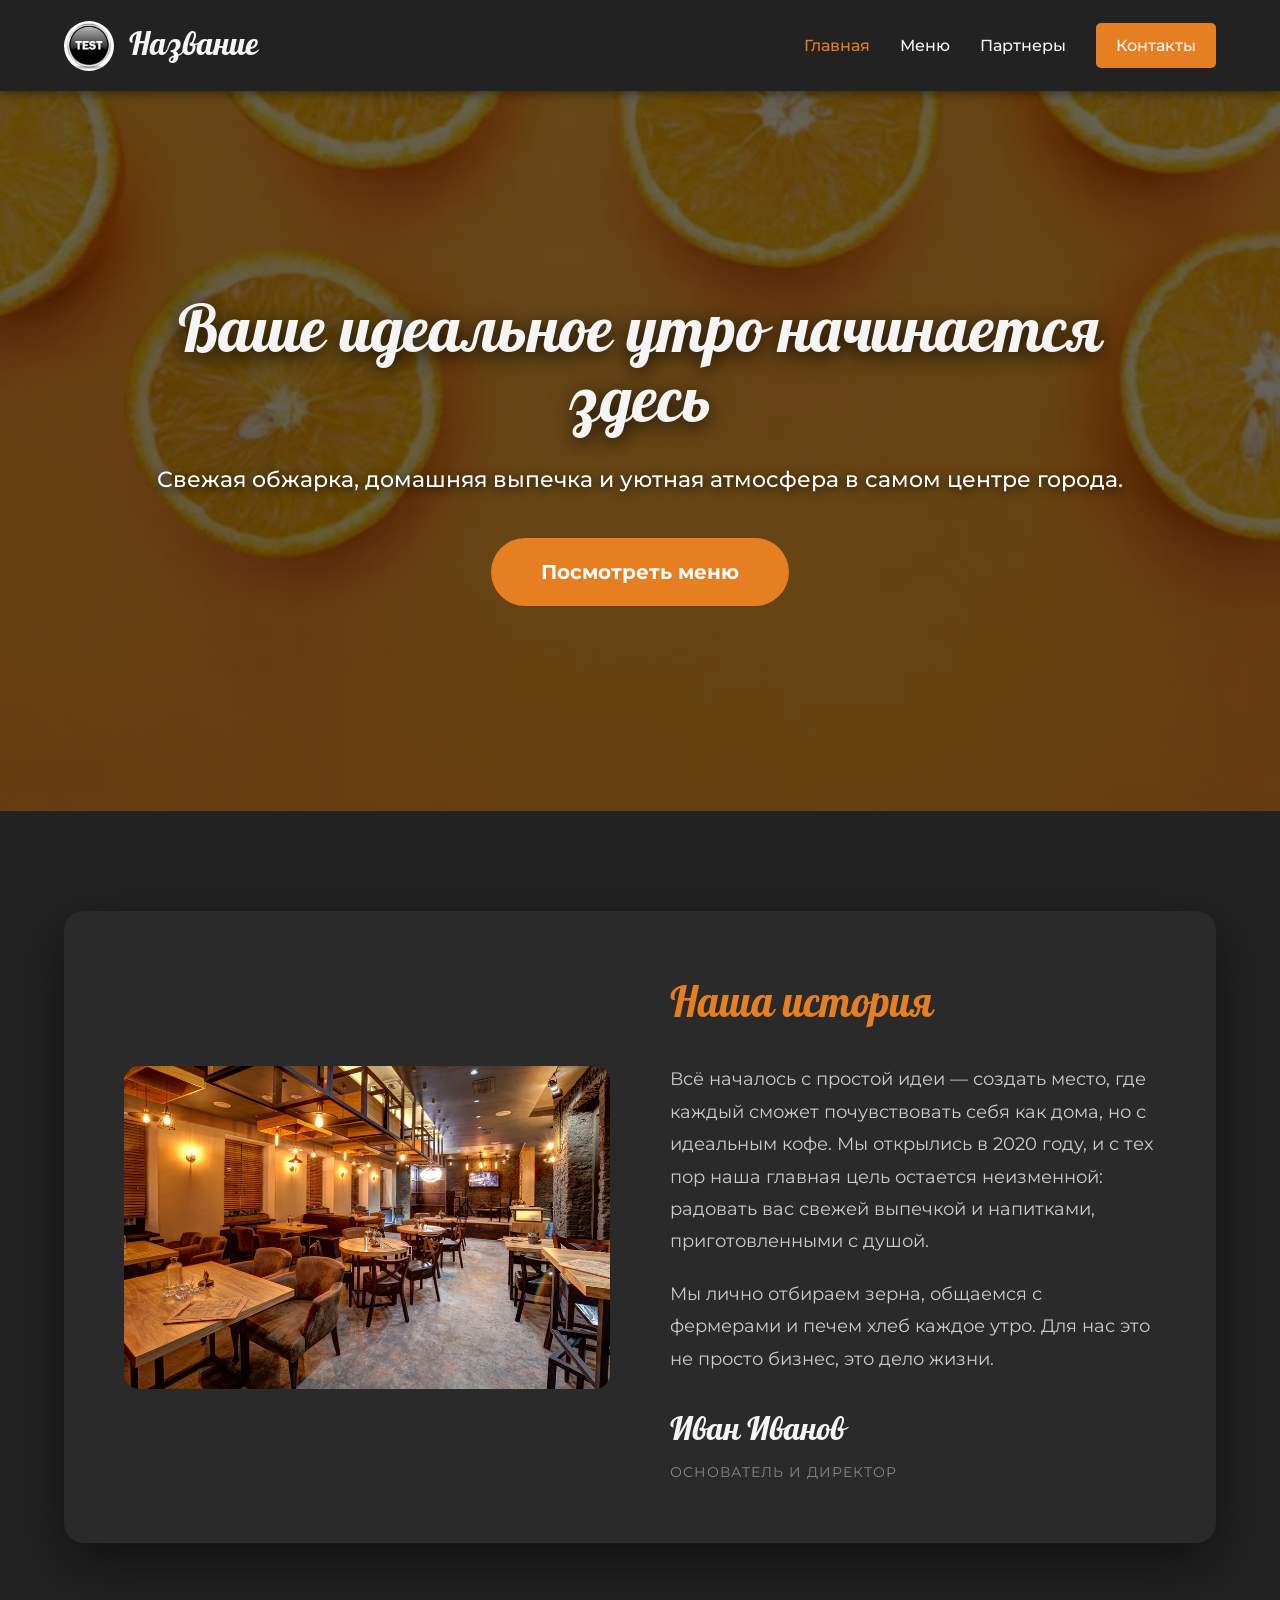
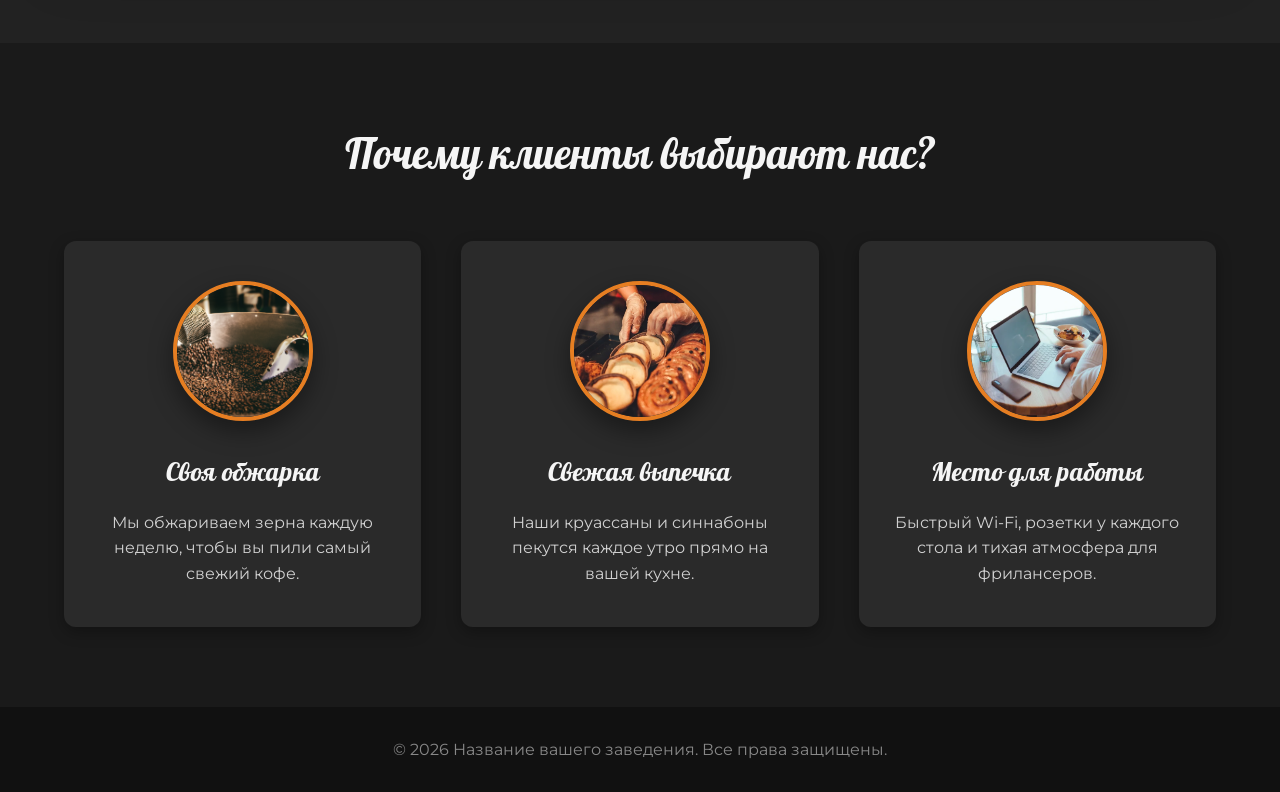
==== index.html @ fe1b1afb "Add files via upload" ====
<!DOCTYPE html>
<html lang="ru">
<head>
    <meta charset="UTF-8">
    <meta name="viewport" content="width=device-width, initial-scale=1.0">
    <title>Главная — Кофейня</title>
    <link rel="icon" href="images/test-internet-icon.jpg" type="image/jpeg">
    <link rel="preconnect" href="https://fonts.googleapis.com">
    <link rel="preconnect" href="https://fonts.gstatic.com" crossorigin>
    <link href="https://fonts.googleapis.com/css2?family=Montserrat:wght@400;700&family=Pattaya&display=swap" rel="stylesheet">
    <link rel="stylesheet" href="style.css">
</head>
<body>
    <header class="header">
        <div class="logo"><img src="images/test-internet-icon.jpg" alt="Логотип"> Название</div>
        <button class="burger" id="burger">☰</button>
        <nav class="nav" id="nav">
            <a href="index.html" class="active">Главная</a>
            <a href="menu.html">Меню</a>
            <a href="partners.html">Партнеры</a>
            <a href="contacts.html" class="btn-nav">Контакты</a>
        </nav>
    </header>

    <section class="hero">
        <div class="hero-content">
            <h1>Ваше идеальное утро начинается здесь</h1>
            <p>Свежая обжарка, домашняя выпечка и уютная атмосфера в самом центре города.</p>
            <a href="menu.html" class="btn-main">Посмотреть меню</a>
        </div>
    </section>

    <section class="story-section">
        <div class="story-card">
            <div class="story-img">
                <img src="images/test.jpg" alt="Основатель заведения">
            </div>
            <div class="story-text">
                <h2>Наша история</h2>
                <p>Всё началось с простой идеи — создать место, где каждый сможет почувствовать себя как дома, но с идеальным кофе. Мы открылись в 2020 году, и с тех пор наша главная цель остается неизменной: радовать вас свежей выпечкой и напитками, приготовленными с душой.</p>
                <p>Мы лично отбираем зерна, общаемся с фермерами и печем хлеб каждое утро. Для нас это не просто бизнес, это дело жизни.</p>
                <div class="director-sign">
                    Иван Иванов
                    <span>Основатель и директор</span>
                </div>
            </div>
        </div>
    </section>

    <section class="about">
        <h2>Почему клиенты выбирают нас?</h2>
        <div class="features">
            <div class="feature">
                <img src="images/obzharka.jpg" alt="Своя обжарка" class="feature-img">
                <h3>Своя обжарка</h3>
                <p>Мы обжариваем зерна каждую неделю, чтобы вы пили самый свежий кофе.</p>
            </div>
            <div class="feature">
                <img src="images/vipechka.jpg" alt="Свежая выпечка" class="feature-img">
                <h3>Свежая выпечка</h3>
                <p>Наши круассаны и синнабоны пекутся каждое утро прямо на вашей кухне.</p>
            </div>
            <div class="feature">
                <img src="images/noutbook.jpg" alt="Место для работы" class="feature-img">
                <h3>Место для работы</h3>
                <p>Быстрый Wi-Fi, розетки у каждого стола и тихая атмосфера для фрилансеров.</p>
            </div>
        </div>
    </section>

    <footer class="footer">
        <p>&copy; 2026 Название вашего заведения. Все права защищены.</p>
    </footer>

    <script>
        const burger = document.getElementById('burger');
        const nav = document.getElementById('nav');
        burger.addEventListener('click', () => {
            nav.classList.toggle('active');
        });
    </script>
</body>
</html>
---- style.css ----
:root {
    --main-color: #f5f5f5;
    --accent-color: #e67e22;
    --bg-color: #1a1a1a;
    --card-bg: #2a2a2a;
    --text-color: #d1d1d1;
    --font-heading: 'Pattaya', sans-serif;
}

* { margin: 0; padding: 0; box-sizing: border-box; }

body {
    font-family: 'Montserrat', sans-serif;
    background-color: var(--bg-color);
    color: var(--text-color);
    line-height: 1.6;
}

h1, h2, h3, .logo, .director-sign {
    font-family: var(--font-heading);
    font-weight: 400;
    color: var(--main-color);
}

/* ШАПКА */
.header {
    display: flex; justify-content: space-between; align-items: center;
    padding: 20px 5%; background: #222;
    box-shadow: 0 2px 10px rgba(0,0,0,0.5);
    position: sticky; top: 0; z-index: 1000;
}
.logo { display: flex; align-items: center; gap: 15px; font-size: 32px; }
.logo img { width: 50px; height: 50px; border-radius: 50%; object-fit: cover; }
.nav { display: flex; gap: 30px; align-items: center; }
.nav a { text-decoration: none; color: var(--main-color); font-weight: 500; transition: color 0.3s; }
.nav a:hover, .nav a.active { color: var(--accent-color); }
.btn-nav { background: var(--accent-color); color: #fff !important; padding: 10px 20px; border-radius: 5px; }
.btn-nav:hover { background: #d35400; }
.burger { display: none; background: none; border: none; font-size: 28px; cursor: pointer; color: var(--main-color); }

/* ГЛАВНАЯ */
.hero {
    background: linear-gradient(rgba(0,0,0,0.6), rgba(0,0,0,0.6)), url('images/juicy-orange.jpg') center/cover;
    height: 80vh; display: flex; align-items: center; justify-content: center; text-align: center; color: #fff; padding: 0 20px;
}
.hero-content { max-width: 1000px; margin: 0 auto; }
.hero h1 { font-size: 64px; line-height: 1.1; margin-bottom: 25px; text-shadow: 0 4px 20px rgba(0,0,0,0.8); }
.hero p { font-size: 22px; margin-bottom: 40px; font-weight: 500; text-shadow: 0 2px 10px rgba(0,0,0,0.8); }
.btn-main {
    display: inline-block; background: var(--accent-color); color: #fff;
    padding: 18px 50px; text-decoration: none; border-radius: 50px;
    font-weight: bold; font-size: 20px; transition: 0.3s;
}
.btn-main:hover { background: #d35400; transform: scale(1.05); }

/* ИСТОРИЯ */
.story-section { background: #222; padding: 100px 5%; display: flex; justify-content: center; }
.story-card { display: flex; align-items: center; gap: 60px; max-width: 1200px; background: var(--card-bg); padding: 60px; border-radius: 20px; box-shadow: 0 20px 50px rgba(0,0,0,0.5); }
.story-img { flex: 1; border-radius: 15px; overflow: hidden; }
.story-img img { width: 100%; height: auto; display: block; object-fit: cover; }
.story-text { flex: 1; }
.story-text h2 { font-size: 42px; margin-bottom: 25px; color: var(--accent-color); }
.story-text p { font-size: 18px; line-height: 1.8; margin-bottom: 20px; color: #ccc; }
.director-sign { margin-top: 30px; font-size: 32px; color: var(--main-color); }
.director-sign span { display: block; font-family: 'Montserrat', sans-serif; font-size: 14px; color: #888; margin-top: 5px; letter-spacing: 1px; text-transform: uppercase; }

/* ПРЕИМУЩЕСТВА */
.about { max-width: 1400px; margin: 80px auto; text-align: center; padding: 0 5%; }
.about h2 { font-size: 42px; margin-bottom: 50px; }
.features { display: grid; grid-template-columns: repeat(auto-fit, minmax(280px, 1fr)); gap: 40px; }
.feature { padding: 40px 30px; background: var(--card-bg); border-radius: 12px; box-shadow: 0 5px 15px rgba(0,0,0,0.3); }
.feature-img { width: 140px; height: 140px; object-fit: cover; border-radius: 50%; margin-bottom: 25px; border: 4px solid var(--accent-color); box-shadow: 0 10px 25px rgba(0,0,0,0.4); }
.feature h3 { font-size: 26px; margin-bottom: 15px; }
.feature p { font-size: 16px; line-height: 1.6; }

/* МЕНЮ */
.menu-section { padding: 60px 5%; text-align: center; }
.tabs { display: flex; justify-content: center; gap: 15px; margin-top: 30px; margin-bottom: 40px; flex-wrap: wrap; }
.tab-btn { background: transparent; color: var(--main-color); border: 2px solid var(--accent-color); padding: 10px 25px; font-size: 16px; font-family: 'Montserrat', sans-serif; font-weight: bold; border-radius: 30px; cursor: pointer; transition: 0.3s; }
.tab-btn:hover, .tab-btn.active { background: var(--accent-color); color: #fff; }
.menu-grid { display: none; grid-template-columns: repeat(auto-fill, minmax(280px, 1fr)); gap: 30px; text-align: left; }
.menu-grid.active { display: grid; animation: fadeIn 0.5s; }
@keyframes fadeIn { from { opacity: 0; transform: translateY(10px); } to { opacity: 1; transform: translateY(0); } }
.menu-item { background: var(--card-bg); border-radius: 12px; padding: 20px; box-shadow: 0 5px 15px rgba(0,0,0,0.3); transition: transform 0.2s; display: flex; flex-direction: column; }
.menu-item:hover { transform: translateY(-5px); }
.menu-item img { width: 100%; height: 200px; object-fit: cover; border-radius: 8px; margin-bottom: 15px; }
.menu-item h3 { margin-bottom: 10px; font-family: 'Montserrat', sans-serif; font-weight: 700; font-size: 18px; }
.menu-item p { font-size: 14px; color: #aaa; margin-bottom: 15px; flex-grow: 1; }
.price { font-weight: bold; color: var(--accent-color); font-size: 22px; margin-top: auto; }

/* ПАРТНЕРЫ */
.partners-section { padding: 60px 5%; text-align: center; }
.partners-grid { display: grid; grid-template-columns: repeat(auto-fit, minmax(260px, 1fr)); gap: 30px; margin-top: 50px; }
.partner-card { background: var(--card-bg); padding: 40px 30px; border-radius: 12px; box-shadow: 0 5px 15px rgba(0,0,0,0.3); border: 1px solid #333; transition: 0.3s; display: flex; flex-direction: column; align-items: center; }
.partner-card:hover { transform: translateY(-5px); border-color: var(--accent-color); box-shadow: 0 10px 25px rgba(230, 126, 34, 0.15); }
.partner-badge { background: rgba(230, 126, 34, 0.1); color: var(--accent-color); font-size: 12px; font-weight: 700; text-transform: uppercase; letter-spacing: 1px; padding: 8px 16px; border-radius: 30px; margin-bottom: 25px; border: 1px solid rgba(230, 126, 34, 0.3); }
.partner-card h3 { margin-bottom: 15px; font-family: 'Montserrat', sans-serif; font-size: 20px; font-weight: 700; color: var(--main-color); }
.partner-card p { color: #aaa; font-size: 15px; line-height: 1.5; }

/* КОНТАКТЫ */
.contacts-section { padding: 60px 5%; }
.contacts-container { display: flex; gap: 30px; flex-wrap: wrap; align-items: stretch; }
.contact-info, .contact-departments { flex: 1; min-width: 300px; background: var(--card-bg); padding: 40px; border-radius: 12px; box-shadow: 0 5px 15px rgba(0,0,0,0.3); }
.contact-info h2, .contact-departments h2 { margin-bottom: 30px; }
.contact-info p { display: flex; align-items: center; gap: 20px; margin-bottom: 25px; font-size: 18px; }
.icon { width: 60px; height: 60px; object-fit: contain; flex-shrink: 0; }
.contact-info .phone { font-size: 24px; font-weight: bold; color: var(--accent-color); }
.departments-grid { display: grid; grid-template-columns: repeat(auto-fit, minmax(200px, 1fr)); gap: 30px; }
.dept-item h4 { font-size: 16px; margin-bottom: 15px; color: var(--main-color); font-family: 'Montserrat', sans-serif; font-weight: 700; }
.dept-item p { font-size: 15px; color: #aaa; margin-bottom: 10px; display: flex; align-items: center; gap: 10px; }
.mini-icon { width: 20px; height: 20px; object-fit: contain; flex-shrink: 0; }
.dept-item a { color: var(--accent-color); text-decoration: none; transition: color 0.3s; }
.dept-item a:hover { color: #d35400; text-decoration: underline; }
.map-container { margin-top: 30px; border-radius: 12px; overflow: hidden; }
.map-container iframe { width: 100%; height: 400px; border: none; display: block; }

/* ПОДВАЛ */
.footer { background: #111; color: #888; text-align: center; padding: 30px; margin-top: 50px; }

/* АДАПТИВ */
@media (max-width: 900px) {
    .story-card { flex-direction: column; gap: 40px; text-align: center; padding: 30px; }
    .story-img { width: 100%; }
    .story-text h2 { font-size: 32px; }
}

@media (max-width: 768px) {
    .burger { display: block; }
    .nav { display: none; flex-direction: column; position: absolute; top: 75px; left: 0; width: 100%; background: #222; padding: 20px; box-shadow: 0 10px 10px rgba(0,0,0,0.5); gap: 15px; }
    .nav.active { display: flex; }
    .hero h1 { font-size: 36px; }
    .hero p { font-size: 18px; }
    .btn-main { padding: 15px 30px; font-size: 18px; }
    .feature-img { width: 100px; height: 100px; }
}
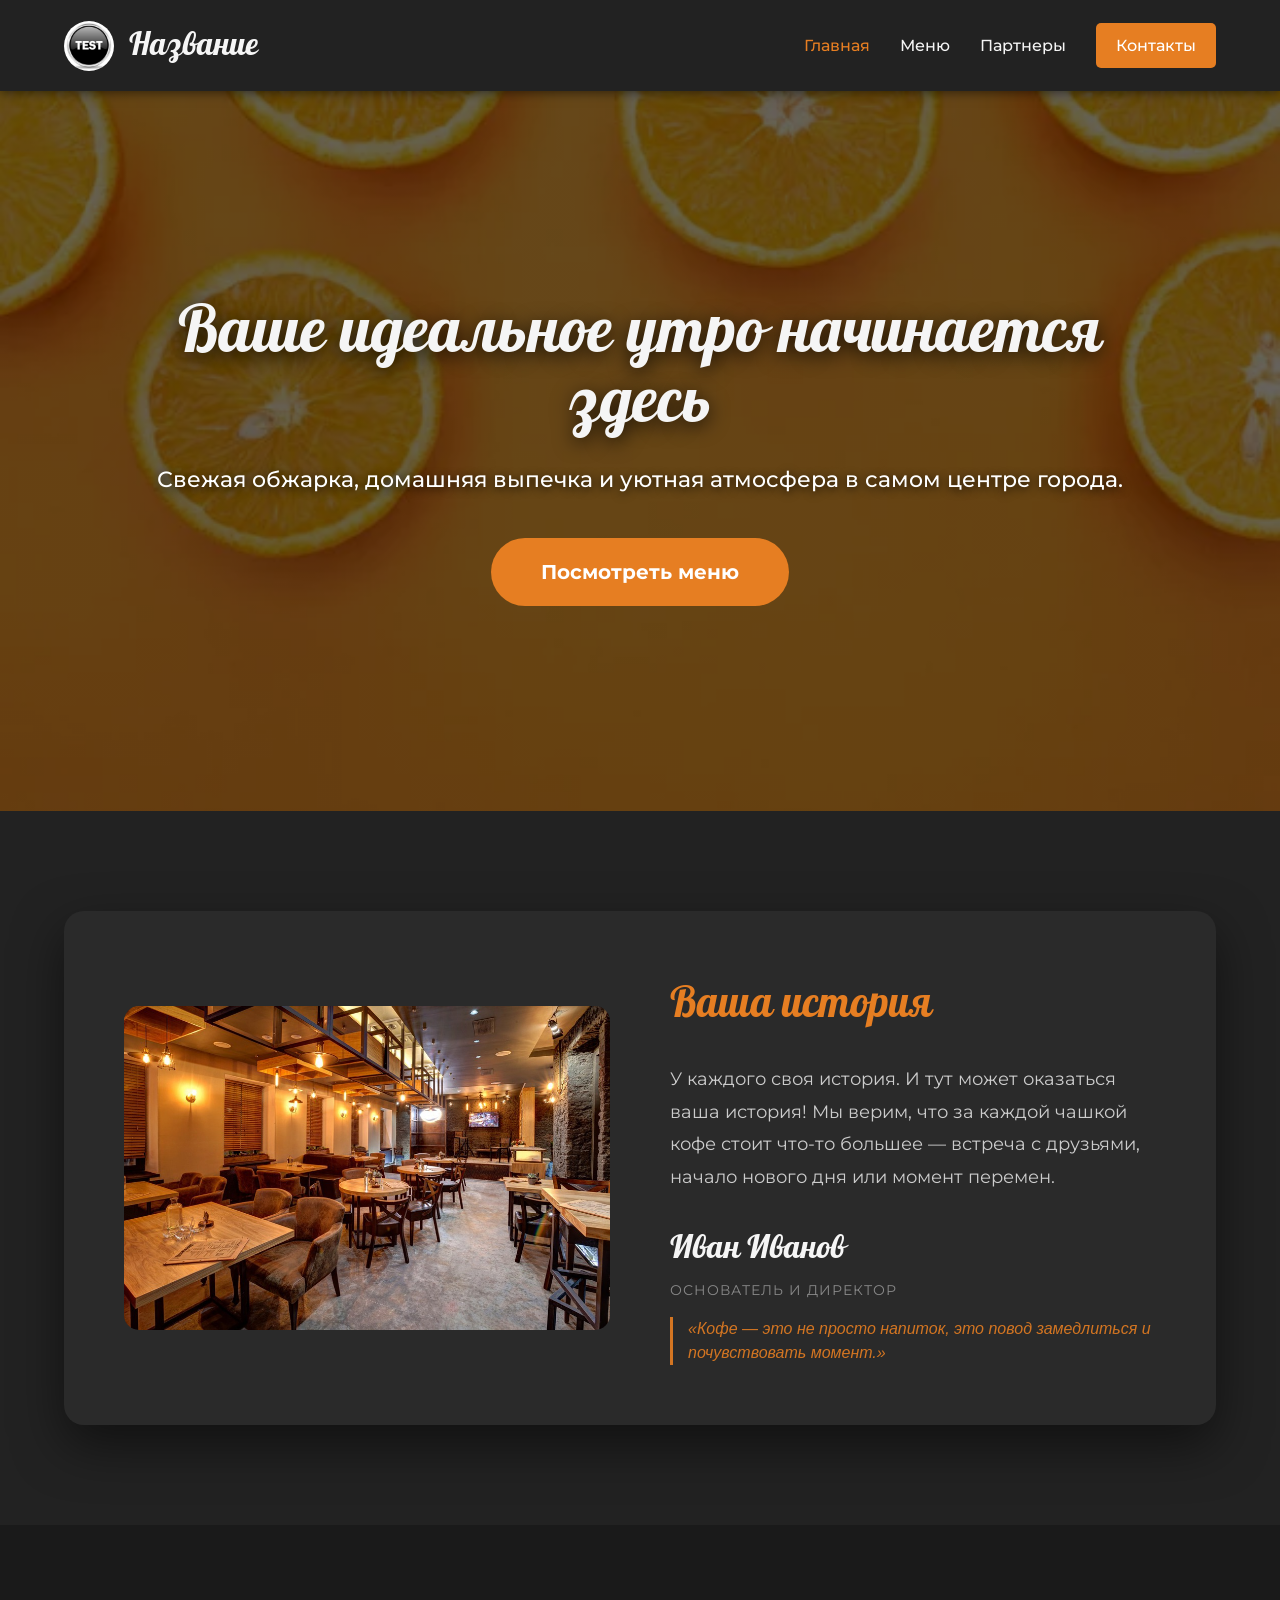
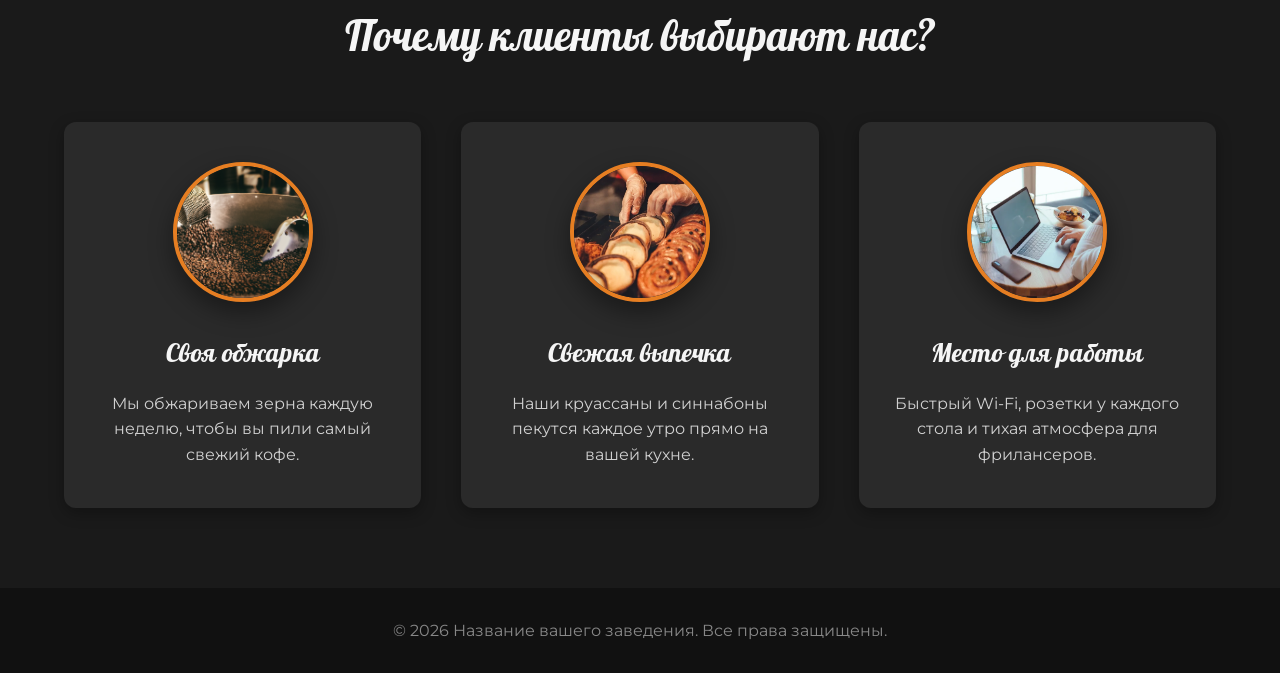
==== commit 5c42cdee: "Add files via upload" ====
--- a/index.html
+++ b/index.html
@@ -36,12 +36,14 @@
                 <img src="images/test.jpg" alt="Основатель заведения">
             </div>
             <div class="story-text">
-                <h2>Наша история</h2>
-                <p>Всё началось с простой идеи — создать место, где каждый сможет почувствовать себя как дома, но с идеальным кофе. Мы открылись в 2020 году, и с тех пор наша главная цель остается неизменной: радовать вас свежей выпечкой и напитками, приготовленными с душой.</p>
-                <p>Мы лично отбираем зерна, общаемся с фермерами и печем хлеб каждое утро. Для нас это не просто бизнес, это дело жизни.</p>
+                <h2>Ваша история</h2>
+                <p>У каждого своя история. И тут может оказаться ваша история! Мы верим, что за каждой чашкой кофе стоит что-то большее — встреча с друзьями, начало нового дня или момент перемен.</p>
                 <div class="director-sign">
                     Иван Иванов
                     <span>Основатель и директор</span>
+                </div>
+                <div class="director-quote">
+                    «Кофе — это не просто напиток, это повод замедлиться и почувствовать момент.»
                 </div>
             </div>
         </div>
--- a/style.css
+++ b/style.css
@@ -63,6 +63,18 @@
 .story-text p { font-size: 18px; line-height: 1.8; margin-bottom: 20px; color: #ccc; }
 .director-sign { margin-top: 30px; font-size: 32px; color: var(--main-color); }
 .director-sign span { display: block; font-family: 'Montserrat', sans-serif; font-size: 14px; color: #888; margin-top: 5px; letter-spacing: 1px; text-transform: uppercase; }
+
+/* ФИРМЕННАЯ ЦИТАТА */
+.director-quote {
+    margin-top: 15px;
+    font-style: italic;
+    color: var(--accent-color);
+    font-size: 16px;
+    border-left: 3px solid var(--accent-color);
+    padding-left: 15px;
+    line-height: 1.5;
+    opacity: 0.9;
+}
 
 /* ПРЕИМУЩЕСТВА */
 .about { max-width: 1400px; margin: 80px auto; text-align: center; padding: 0 5%; }
